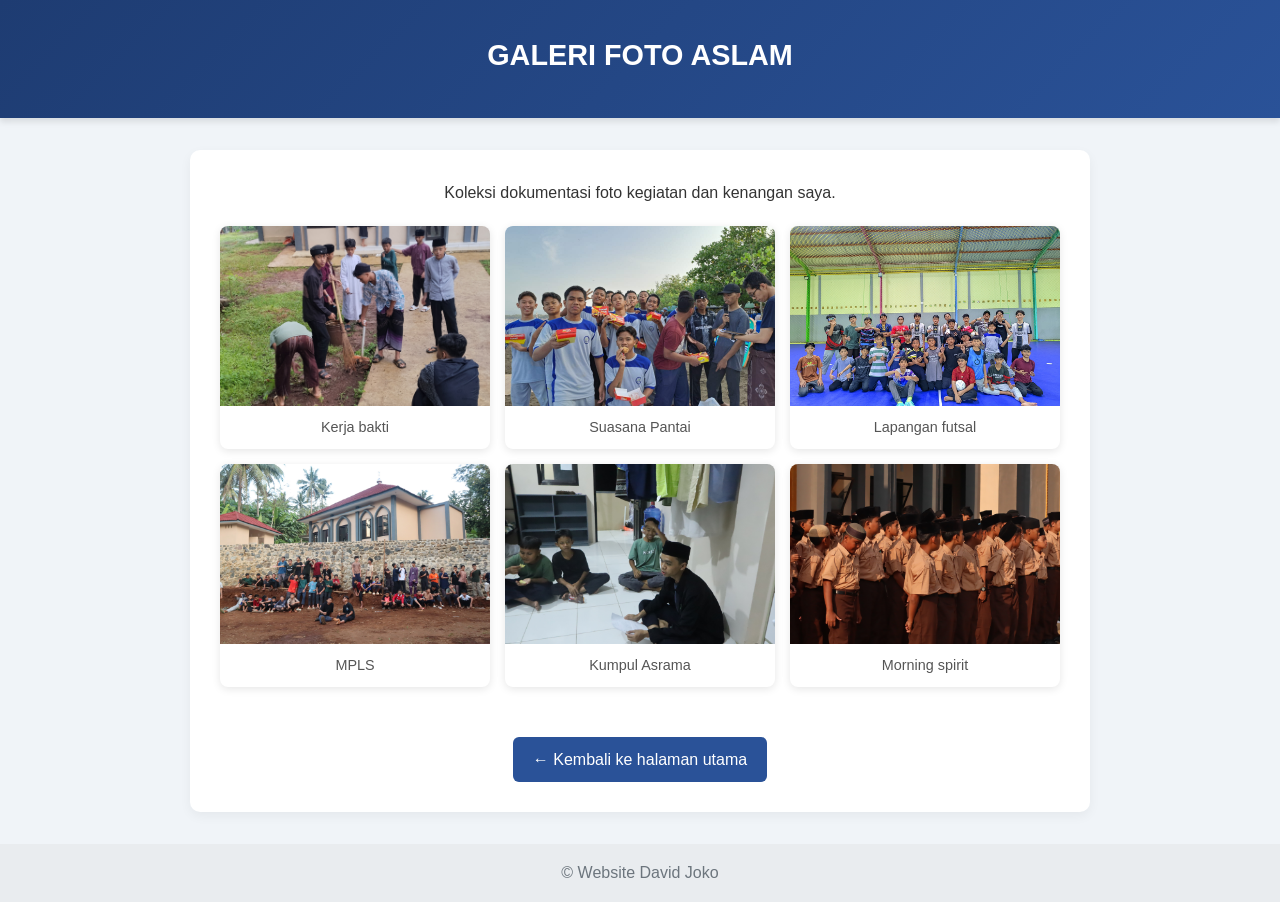
==== foto.html @ 2057c57f "Add files via upload" ====
<!DOCTYPE html>
<html lang="id">
<head>
    <meta charset="UTF-8">
    <meta name="viewport" content="width=device-width, initial-scale=1.0">
    <title>Foto-foto David Joko</title>
    <link rel="stylesheet" href="style.css">
    <style>
        /* CSS tambahan khusus galeri foto */
        .gallery-grid {
            display: grid;
            grid-template-columns: repeat(auto-fit, minmax(200px, 1fr));
            gap: 15px;
            margin-top: 20px;
        }

        .gallery-item {
            overflow: hidden;
            border-radius: 8px;
            box-shadow: 0 2px 8px rgba(0,0,0,0.1);
            background: #fff;
            transition: transform 0.3s ease;
        }

        .gallery-item:hover {
            transform: translateY(-5px);
        }

        .gallery-item img {
            width: 100%;
            height: 180px;
            object-fit: cover;
            display: block;
            cursor: pointer;
        }

        .gallery-caption {
            padding: 10px;
            font-size: 0.9rem;
            text-align: center;
            color: #555;
        }

        /* Modal Lightbox untuk memperbesar foto */
        .lightbox {
            display: none;
            position: fixed;
            top: 0;
            left: 0;
            width: 100%;
            height: 100%;
            background: rgba(0, 0, 0, 0.8);
            justify-content: center;
            align-items: center;
            z-index: 1000;
        }

        .lightbox img {
            max-width: 90%;
            max-height: 80%;
            border-radius: 8px;
        }
    </style>
</head>
<body>

    <header>
        <h1>GALERI FOTO ASLAM</h1>
    </header>

    <div class="container" style="justify-content: center;">
        <main style="max-width: 900px;">
            <p style="text-align: center;">Koleksi dokumentasi foto kegiatan dan kenangan saya.</p>

            <div class="gallery-grid">
                <div class="gallery-item">
                    <img src="aslam (9).jpg" alt="Foto Diri" onclick="openLightbox(this.src)" onerror="this.src='https://via.placeholder.com/300x200?text=Foto+1'">
                    <div class="gallery-caption">Kerja bakti</div>
                </div>
                <div class="gallery-item">
                    <img src="aslam (10).jpg" alt="Liburan Pantai" onclick="openLightbox(this.src)" onerror="this.src='https://via.placeholder.com/300x200?text=Foto+2'">
                    <div class="gallery-caption">Suasana Pantai</div>
                </div>
                <div class="gallery-item">
                    <img src="aslam.jpg" alt="Kegiatan Bersama" onclick="openLightbox(this.src)" onerror="this.src='https://via.placeholder.com/300x200?text=Foto+3'">
                    <div class="gallery-caption">Lapangan futsal </div>
                </div>
                <div class="gallery-item">
                    <img src="aslam (5).JPG" alt="Kegiatan Bersama" onclick="openLightbox(this.src)" onerror="this.src='https://via.placeholder.com/300x200?text=Foto+3'">
                    <div class="gallery-caption">MPLS</div>
                </div>
                <div class="gallery-item">
                    <img src="aslam (8).JPG" alt="Kegiatan Bersama" onclick="openLightbox(this.src)" onerror="this.src='https://via.placeholder.com/300x200?text=Foto+3'">
                    <div class="gallery-caption">Kumpul Asrama</div>
                </div>
                <div class="gallery-item">
                    <img src="aslam (7).JPG" alt="Kegiatan Bersama" onclick="openLightbox(this.src)" onerror="this.src='https://via.placeholder.com/300x200?text=Foto+3'">
                    <div class="gallery-caption">Morning spirit</div>
                </div>
            </div>

            <div style="text-align: center; margin-top: 30px;">
                <a href="index.html" class="btn-back">&larr; Kembali ke halaman utama</a>
            </div>
        </main>
    </div>

    <!-- Modal Lightbox -->
    <div id="lightbox" class="lightbox" onclick="closeLightbox()">
        <img id="lightbox-img" src="" alt="Enlarged Foto">
    </div>

    <footer>
        <p>&copy; Website David Joko</p>
    </footer>

    <script src="script.js"></script>
    <script>
        function openLightbox(src) {
            const lightbox = document.getElementById('lightbox');
            const lightboxImg = document.getElementById('lightbox-img');
            lightboxImg.src = src;
            lightbox.style.display = 'flex';
        }

        function closeLightbox() {
            document.getElementById('lightbox').style.display = 'none';
        }
    </script>
</body>
</html>
---- style.css ----
/* Reset Basic */
* {
    box-sizing: border-box;
    margin: 0;
    padding: 0;
}

body {
    font-family: 'Segoe UI', Tahoma, Geneva, Verdana, sans-serif;
    background-color: #f0f4f8;
    color: #333;
    line-height: 1.6;
    display: flex;
    flex-direction: column;
    min-height: 100vh;
}

/* Header */
header {
    background: linear-gradient(135deg, #1e3c72, #2a5298);
    color: white;
    text-align: center;
    padding: 2rem 1rem;
    box-shadow: 0 4px 6px rgba(0,0,0,0.1);
}

header h1 {
    font-size: 1.8rem;
    margin-bottom: 0.5rem;
}

/* Layout Container */
.container {
    display: flex;
    flex-wrap: wrap;
    max-width: 1100px;
    margin: 2rem auto;
    width: 90%;
    gap: 20px;
    flex: 1;
}

/* Sidebar Navigation & Profile */
aside {
    flex: 1;
    min-width: 250px;
    background: white;
    padding: 20px;
    border-radius: 10px;
    box-shadow: 0 4px 12px rgba(0,0,0,0.05);
    height: fit-content;
}

.profile-card {
    text-align: center;
    margin-bottom: 20px;
}

.profile-img {
    width: 120px;
    height: 120px;
    border-radius: 50%;
    object-fit: cover;
    border: 3px solid #2a5298;
    margin-bottom: 10px;
}

nav ul {
    list-style: none;
}

nav ul li {
    margin-bottom: 10px;
}

nav ul li a {
    display: block;
    padding: 10px 15px;
    background: #f8f9fa;
    color: #2a5298;
    text-decoration: none;
    border-radius: 6px;
    font-weight: 600;
    transition: all 0.3s ease;
}

nav ul li a:hover, nav ul li a.active {
    background: #2a5298;
    color: white;
    transform: translateX(5px);
}

/* Main Content Area */
main {
    flex: 3;
    min-width: 300px;
    background: white;
    padding: 30px;
    border-radius: 10px;
    box-shadow: 0 4px 12px rgba(0,0,0,0.05);
}

/* Page Components */
.poem-box {
    background: #f9fbfd;
    border-left: 4px solid #2a5298;
    padding: 20px;
    margin-top: 20px;
    border-radius: 0 8px 8px 0;
    font-style: italic;
}

/* Profile Table */
.profile-table {
    width: 100%;
    border-collapse: collapse;
    margin-top: 20px;
}

.profile-table td {
    padding: 12px;
    border-bottom: 1px solid #eee;
}

.profile-table td:first-child {
    font-weight: bold;
    width: 35%;
    color: #555;
}

/* Activity Cards */
.activity-card {
    display: flex;
    flex-wrap: wrap;
    gap: 20px;
    background: #f8f9fa;
    border-radius: 8px;
    overflow: hidden;
    margin-top: 20px;
    border: 1px solid #e9ecef;
}

.activity-card img {
    width: 250px;
    height: 180px;
    object-fit: cover;
}

.activity-info {
    padding: 15px;
    flex: 1;
}

/* Button & Links */
.btn-back {
    display: inline-block;
    margin-top: 20px;
    padding: 10px 20px;
    background: #2a5298;
    color: white;
    text-decoration: none;
    border-radius: 6px;
    transition: background 0.3s;
}

.btn-back:hover {
    background: #1e3c72;
}

footer {
    text-align: center;
    padding: 1rem;
    background: #e9ecef;
    color: #6c757d;
    margin-top: auto;
}
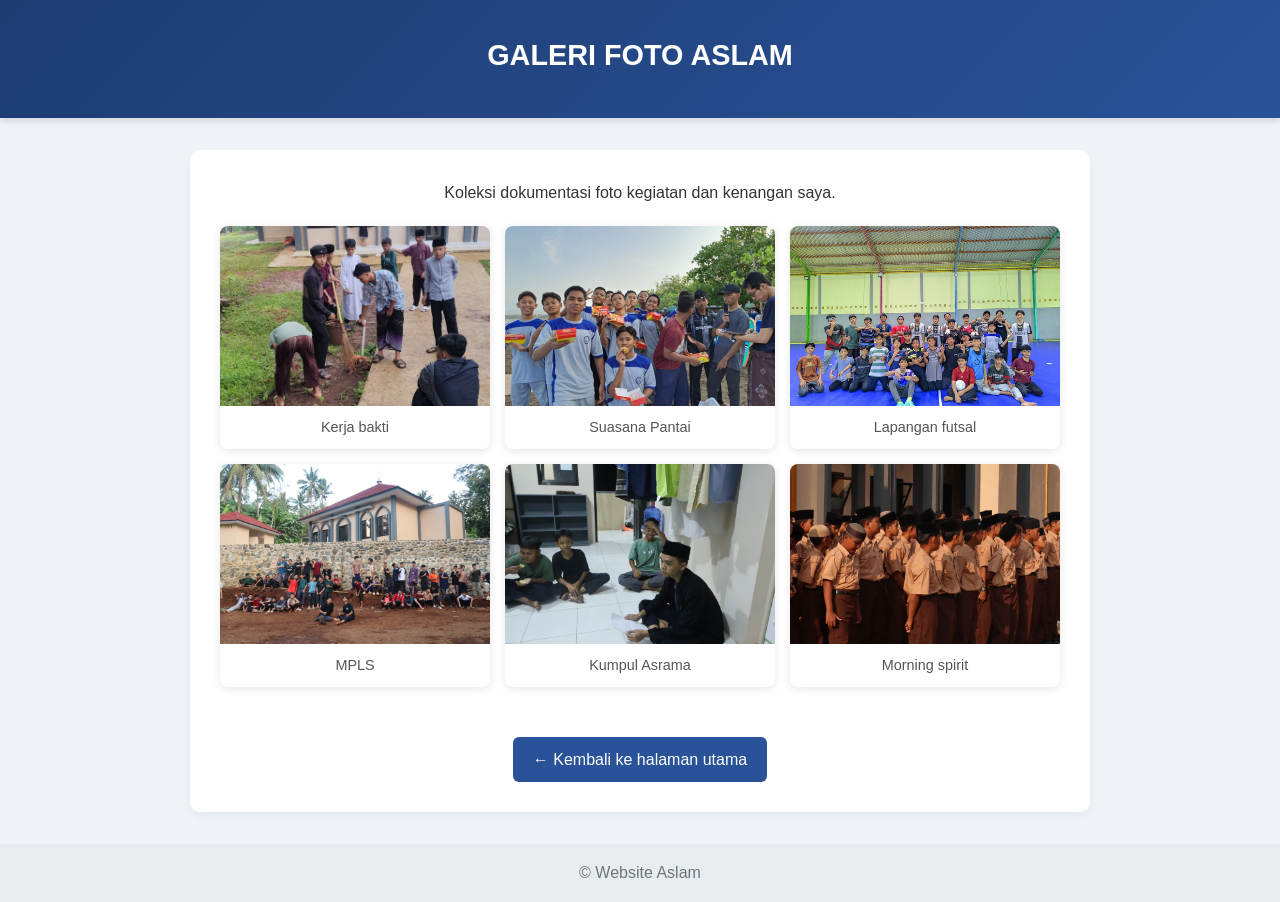
==== commit d091900f: "Add files via upload" ====
--- a/foto.html
+++ b/foto.html
@@ -111,7 +111,7 @@
     </div>
 
     <footer>
-        <p>&copy; Website David Joko</p>
+        <p>&copy; Website Aslam</p>
     </footer>
 
     <script src="script.js"></script>
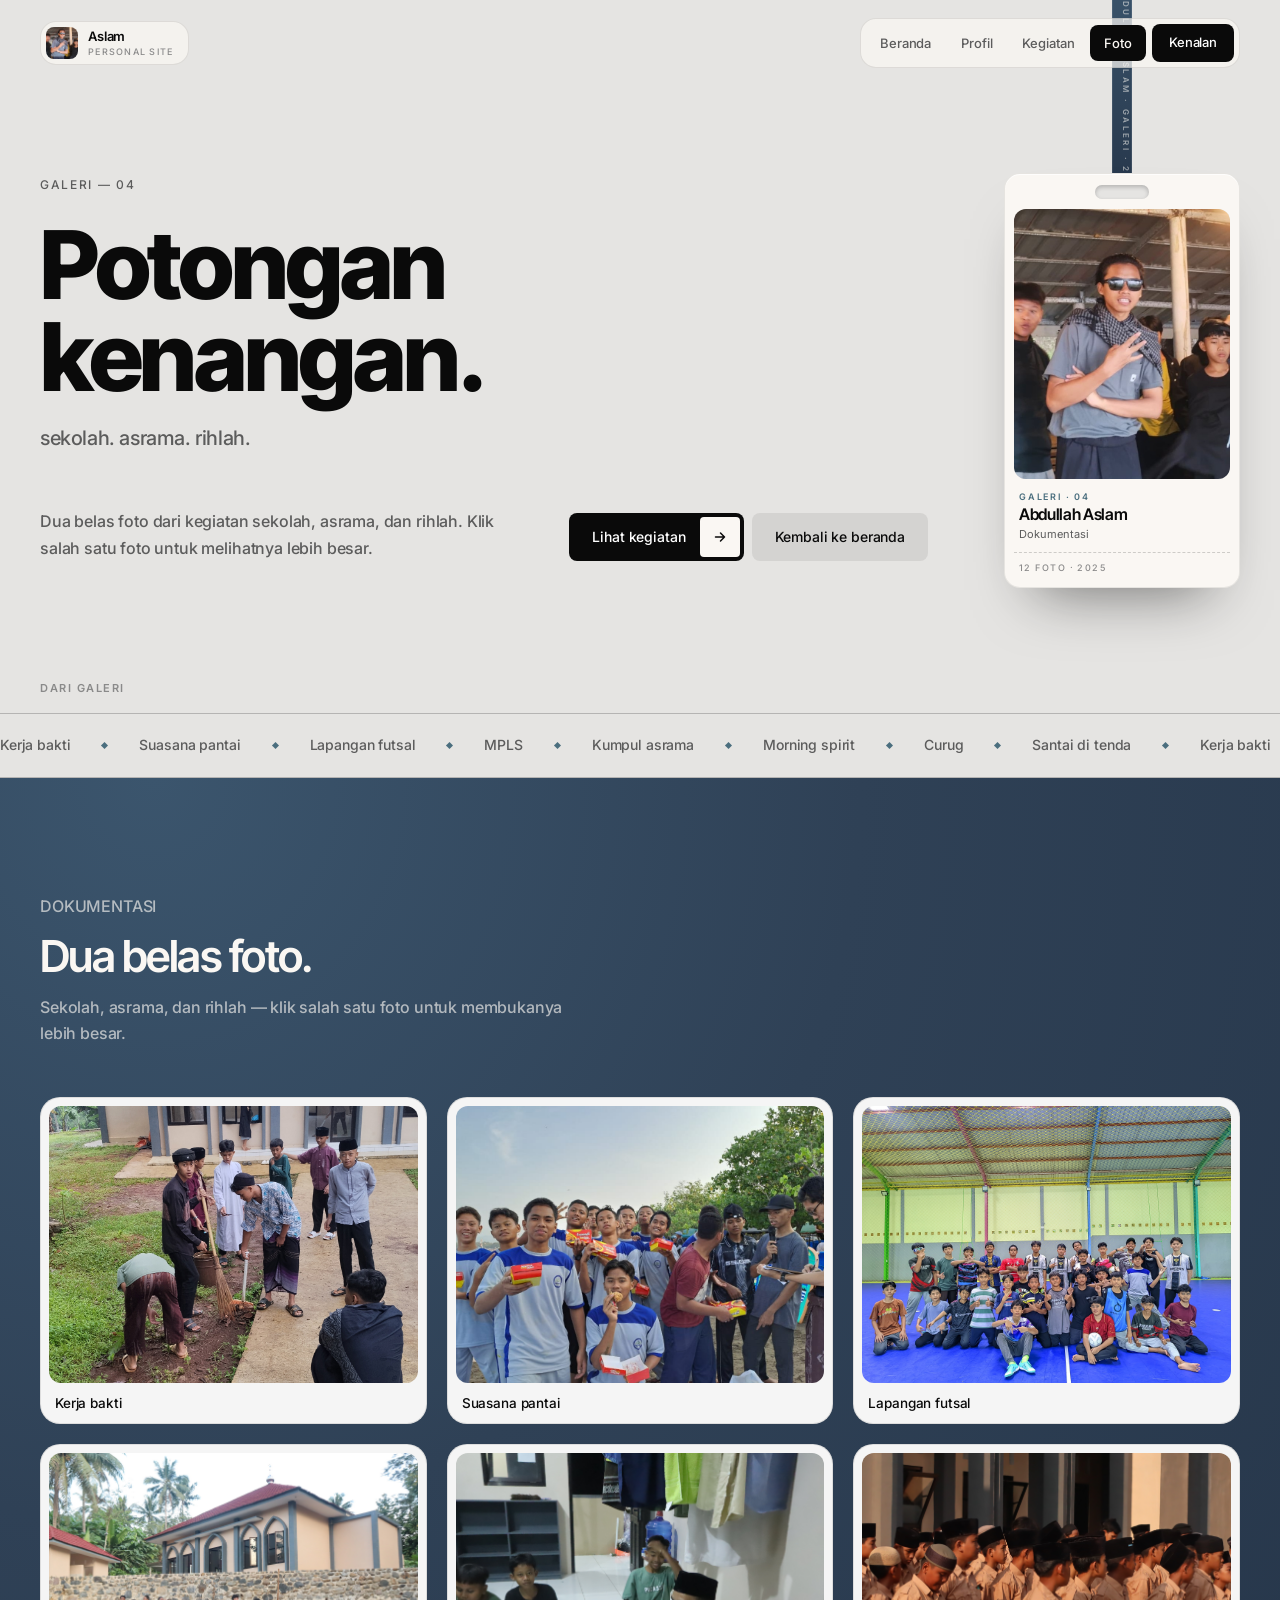
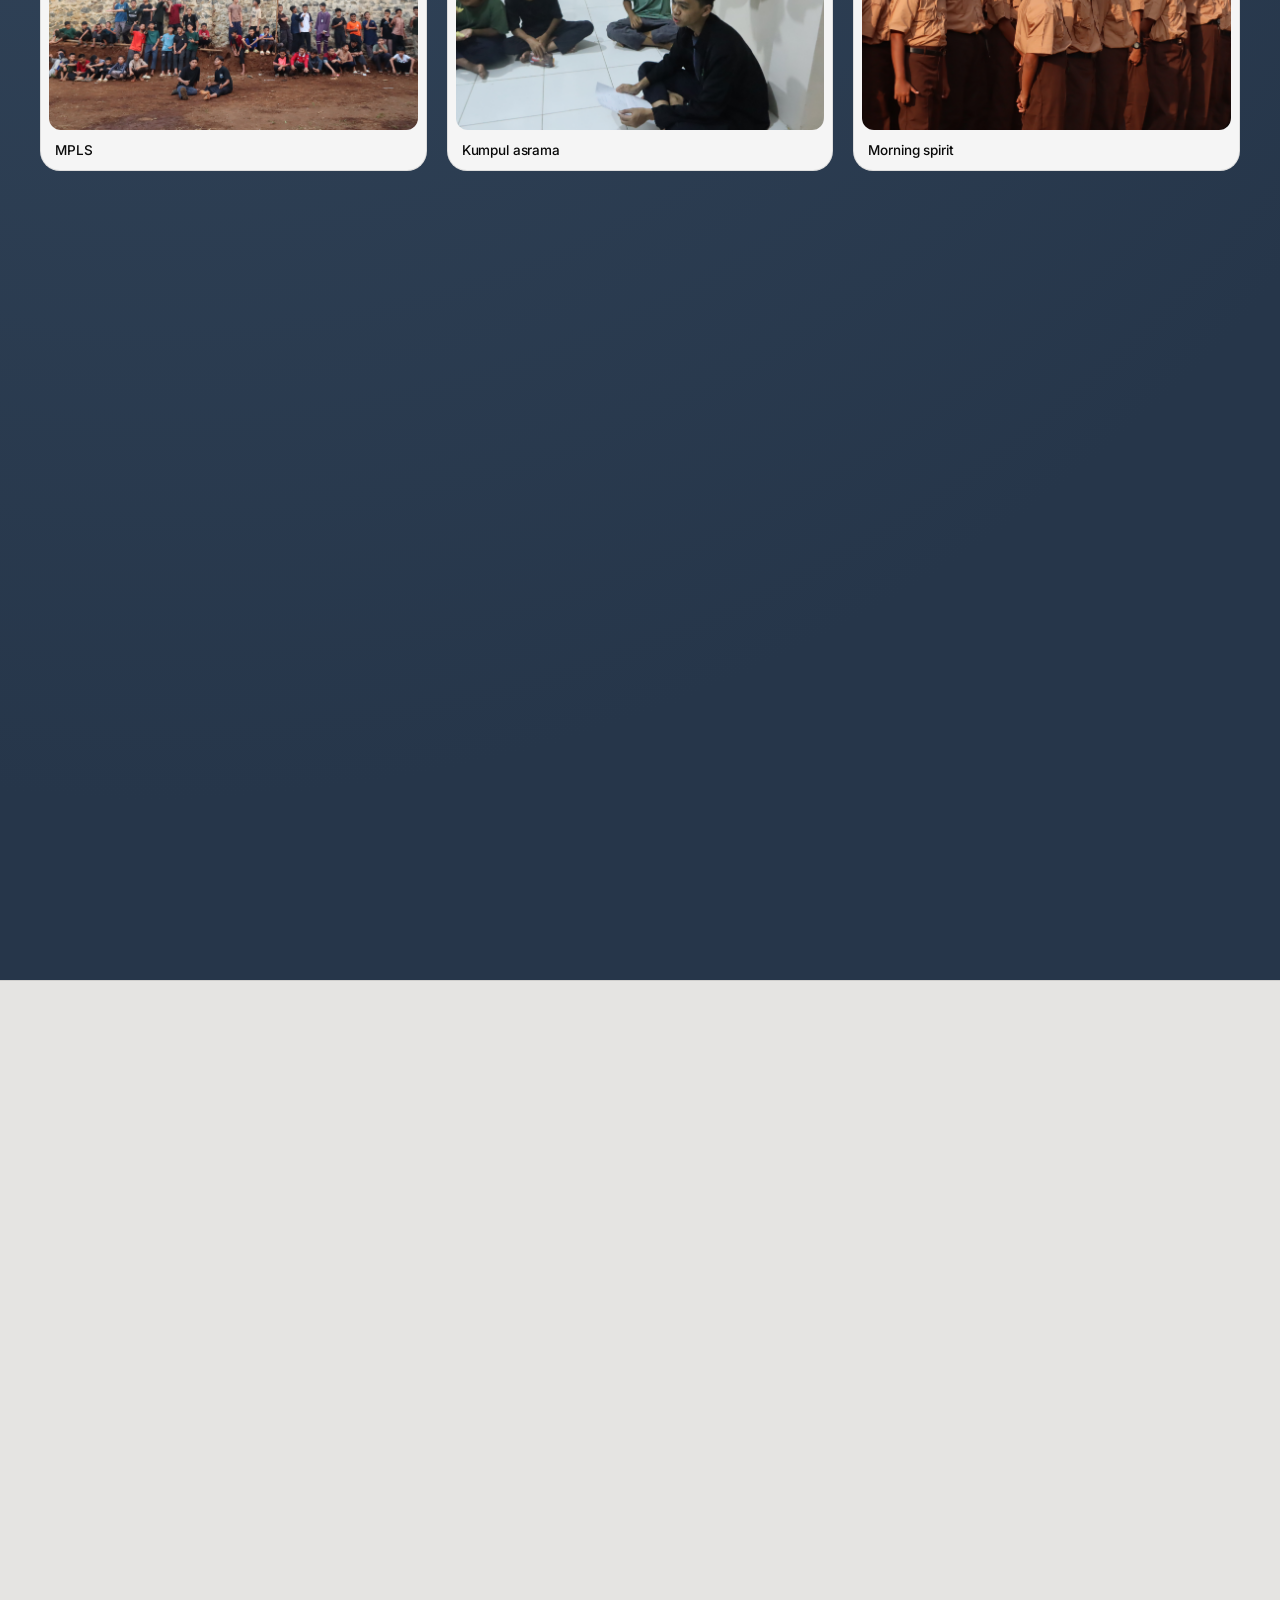
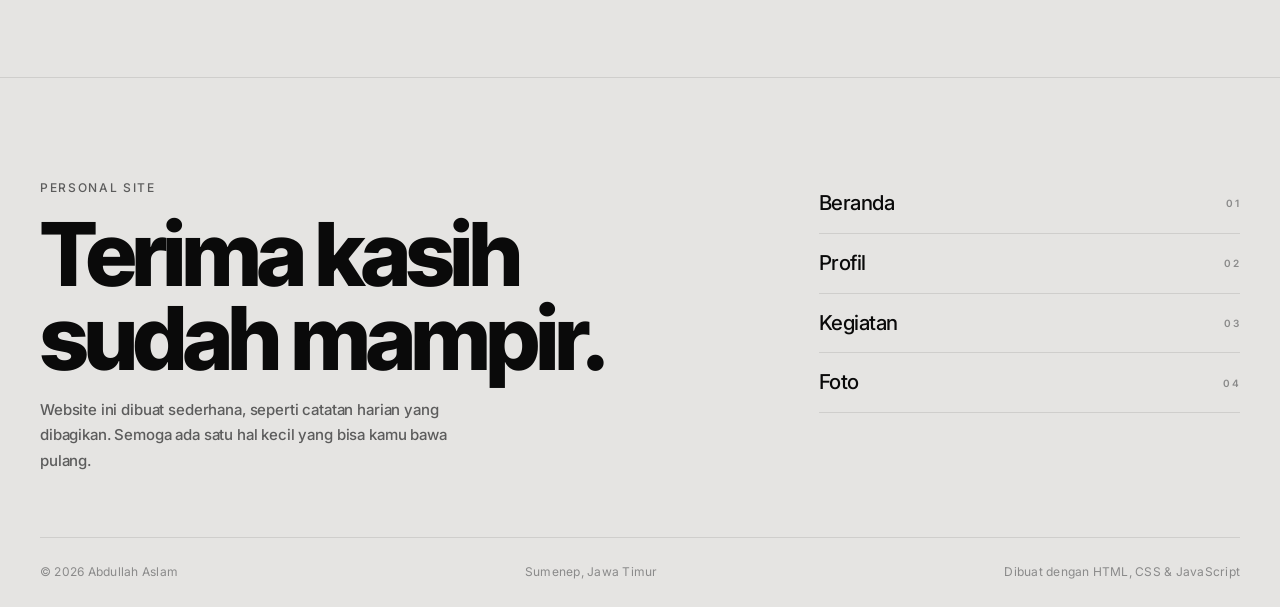
==== commit adf2cf42: "Add files via upload" ====
--- a/foto.html
+++ b/foto.html
@@ -3,129 +3,299 @@
 <head>
     <meta charset="UTF-8">
     <meta name="viewport" content="width=device-width, initial-scale=1.0">
-    <title>Foto-foto David Joko</title>
+    <title>Galeri Foto — Abdullah Aslam</title>
+    <meta name="description" content="Galeri foto Abdullah Aslam: dokumentasi kegiatan sekolah, asrama, dan rihlah di Pondok Pesantren Taisirur Rahman.">
+    <link rel="icon" href="data:image/svg+xml,%3Csvg xmlns='http://www.w3.org/2000/svg' viewBox='0 0 64 64'%3E%3Crect width='64' height='64' rx='16' fill='%230d0d0d'/%3E%3Ctext x='32' y='44' font-family='Arial, sans-serif' font-size='34' font-weight='700' fill='%23ffffff' text-anchor='middle'%3EA%3C/text%3E%3C/svg%3E">
+    <link rel="preconnect" href="https://fonts.googleapis.com">
+    <link rel="preconnect" href="https://fonts.gstatic.com" crossorigin>
+    <link href="https://fonts.googleapis.com/css2?family=Inter+Tight:wght@400..800&family=Inter:wght@300..700&display=swap" rel="stylesheet">
     <link rel="stylesheet" href="style.css">
-    <style>
-        /* CSS tambahan khusus galeri foto */
-        .gallery-grid {
-            display: grid;
-            grid-template-columns: repeat(auto-fit, minmax(200px, 1fr));
-            gap: 15px;
-            margin-top: 20px;
-        }
-
-        .gallery-item {
-            overflow: hidden;
-            border-radius: 8px;
-            box-shadow: 0 2px 8px rgba(0,0,0,0.1);
-            background: #fff;
-            transition: transform 0.3s ease;
-        }
-
-        .gallery-item:hover {
-            transform: translateY(-5px);
-        }
-
-        .gallery-item img {
-            width: 100%;
-            height: 180px;
-            object-fit: cover;
-            display: block;
-            cursor: pointer;
-        }
-
-        .gallery-caption {
-            padding: 10px;
-            font-size: 0.9rem;
-            text-align: center;
-            color: #555;
-        }
-
-        /* Modal Lightbox untuk memperbesar foto */
-        .lightbox {
-            display: none;
-            position: fixed;
-            top: 0;
-            left: 0;
-            width: 100%;
-            height: 100%;
-            background: rgba(0, 0, 0, 0.8);
-            justify-content: center;
-            align-items: center;
-            z-index: 1000;
-        }
-
-        .lightbox img {
-            max-width: 90%;
-            max-height: 80%;
-            border-radius: 8px;
-        }
-    </style>
 </head>
 <body>
 
-    <header>
-        <h1>GALERI FOTO ASLAM</h1>
+    <a class="skip-link" href="#main">Lompat ke konten</a>
+
+    <header class="site-header">
+        <nav class="nav" aria-label="Navigasi utama">
+            <a class="nav-brand" href="index.html">
+                <span class="brand-avatar">
+                    <img src="IMG (241)1.jpeg" alt="Foto Abdullah Aslam" onerror="this.src='https://via.placeholder.com/72'">
+                </span>
+                <span class="brand-text">Aslam<small>Personal site</small></span>
+            </a>
+            <div class="nav-pill">
+                <ul class="nav-links">
+                    <li><a href="index.html">Beranda</a></li>
+                    <li><a href="profile.html">Profil</a></li>
+                    <li><a href="kegiatan.html">Kegiatan</a></li>
+                    <li><a href="foto.html">Foto</a></li>
+                </ul>
+                <a class="btn btn-dark btn-sm nav-cta" href="profile.html">Kenalan</a>
+            </div>
+            <button class="nav-toggle" type="button" aria-label="Buka menu" aria-expanded="false" aria-controls="mobile-nav">
+                <span></span><span></span><span></span>
+            </button>
+        </nav>
     </header>
 
-    <div class="container" style="justify-content: center;">
-        <main style="max-width: 900px;">
-            <p style="text-align: center;">Koleksi dokumentasi foto kegiatan dan kenangan saya.</p>
-
-            <div class="gallery-grid">
-                <div class="gallery-item">
-                    <img src="aslam (9).jpg" alt="Foto Diri" onclick="openLightbox(this.src)" onerror="this.src='https://via.placeholder.com/300x200?text=Foto+1'">
-                    <div class="gallery-caption">Kerja bakti</div>
-                </div>
-                <div class="gallery-item">
-                    <img src="aslam (10).jpg" alt="Liburan Pantai" onclick="openLightbox(this.src)" onerror="this.src='https://via.placeholder.com/300x200?text=Foto+2'">
-                    <div class="gallery-caption">Suasana Pantai</div>
-                </div>
-                <div class="gallery-item">
-                    <img src="aslam.jpg" alt="Kegiatan Bersama" onclick="openLightbox(this.src)" onerror="this.src='https://via.placeholder.com/300x200?text=Foto+3'">
-                    <div class="gallery-caption">Lapangan futsal </div>
-                </div>
-                <div class="gallery-item">
-                    <img src="aslam (5).JPG" alt="Kegiatan Bersama" onclick="openLightbox(this.src)" onerror="this.src='https://via.placeholder.com/300x200?text=Foto+3'">
-                    <div class="gallery-caption">MPLS</div>
-                </div>
-                <div class="gallery-item">
-                    <img src="aslam (8).JPG" alt="Kegiatan Bersama" onclick="openLightbox(this.src)" onerror="this.src='https://via.placeholder.com/300x200?text=Foto+3'">
-                    <div class="gallery-caption">Kumpul Asrama</div>
-                </div>
-                <div class="gallery-item">
-                    <img src="aslam (7).JPG" alt="Kegiatan Bersama" onclick="openLightbox(this.src)" onerror="this.src='https://via.placeholder.com/300x200?text=Foto+3'">
-                    <div class="gallery-caption">Morning spirit</div>
-                </div>
-            </div>
-
-            <div style="text-align: center; margin-top: 30px;">
-                <a href="index.html" class="btn-back">&larr; Kembali ke halaman utama</a>
-            </div>
-        </main>
+    <div class="mobile-nav" id="mobile-nav" aria-hidden="true">
+        <ul class="mobile-nav-links">
+            <li><a href="index.html">Beranda <span class="idx">01</span></a></li>
+            <li><a href="profile.html">Profil <span class="idx">02</span></a></li>
+            <li><a href="kegiatan.html">Kegiatan <span class="idx">03</span></a></li>
+            <li><a href="foto.html">Foto <span class="idx">04</span></a></li>
+        </ul>
+        <div class="mobile-nav-foot">
+            <span>Sumenep, Jawa Timur</span>
+            <a class="btn btn-dark" href="kegiatan.html">
+                Lihat kegiatan
+                <svg width="16" height="16" viewBox="0 0 16 16" fill="none" aria-hidden="true"><path d="M4.5 11.5 11.5 4.5M5.5 4.5h6v6" stroke="currentColor" stroke-width="1.5" stroke-linecap="round" stroke-linejoin="round"/></svg>
+            </a>
+        </div>
     </div>
 
-    <!-- Modal Lightbox -->
-    <div id="lightbox" class="lightbox" onclick="closeLightbox()">
-        <img id="lightbox-img" src="" alt="Enlarged Foto">
+    <main id="main">
+
+        <section class="hero">
+            <div class="container hero-inner">
+                <div class="hero-main">
+                    <p class="eyebrow">Galeri — 04</p>
+                    <h1 class="hero-title">
+                        <span class="line">Potongan</span>
+                        <span class="line">kenangan.</span>
+                        <span class="line hero-roles">sekolah. asrama. rihlah.</span>
+                    </h1>
+
+                    <div class="hero-bottom">
+                        <p class="hero-copy">
+                            Dua belas foto dari kegiatan sekolah, asrama, dan rihlah. Klik salah satu
+                            foto untuk melihatnya lebih besar.
+                        </p>
+                        <div class="hero-actions">
+                            <a class="btn btn-dark" href="kegiatan.html">
+                                Lihat kegiatan
+                                <svg width="16" height="16" viewBox="0 0 16 16" fill="none" aria-hidden="true"><path d="M3.5 8h9M8.5 4l4 4-4 4" stroke="currentColor" stroke-width="1.5" stroke-linecap="round" stroke-linejoin="round"/></svg>
+                            </a>
+                            <a class="btn btn-light" href="index.html">Kembali ke beranda</a>
+                        </div>
+                    </div>
+                </div>
+
+                <div class="badge-scene" aria-hidden="true">
+                    <span class="lanyard">Abdullah Aslam · Galeri · 2026</span>
+                    <div class="badge-card">
+                        <div class="badge-photo">
+                            <img src="IMG (241)1.jpeg" alt="">
+                        </div>
+                        <div class="badge-info">
+                            <span class="badge-tag">Galeri · 04</span>
+                            <strong>Abdullah Aslam</strong>
+                            <span class="badge-role">Dokumentasi</span>
+                        </div>
+                        <span class="badge-code">12 FOTO · 2025</span>
+                    </div>
+                </div>
+            </div>
+
+            <div class="marquee-wrap">
+                <div class="container">
+                    <p class="marquee-label">Dari galeri</p>
+                </div>
+                <div class="marquee" aria-hidden="true">
+                    <div class="marquee-track">
+                        <div class="marquee-group">
+                            <span class="marquee-item">Kerja bakti</span><span class="dot"></span>
+                            <span class="marquee-item">Suasana pantai</span><span class="dot"></span>
+                            <span class="marquee-item">Lapangan futsal</span><span class="dot"></span>
+                            <span class="marquee-item">MPLS</span><span class="dot"></span>
+                            <span class="marquee-item">Kumpul asrama</span><span class="dot"></span>
+                            <span class="marquee-item">Morning spirit</span><span class="dot"></span>
+                            <span class="marquee-item">Curug</span><span class="dot"></span>
+                            <span class="marquee-item">Santai di tenda</span><span class="dot"></span>
+                        </div>
+                        <div class="marquee-group">
+                            <span class="marquee-item">Kerja bakti</span><span class="dot"></span>
+                            <span class="marquee-item">Suasana pantai</span><span class="dot"></span>
+                            <span class="marquee-item">Lapangan futsal</span><span class="dot"></span>
+                            <span class="marquee-item">MPLS</span><span class="dot"></span>
+                            <span class="marquee-item">Kumpul asrama</span><span class="dot"></span>
+                            <span class="marquee-item">Morning spirit</span><span class="dot"></span>
+                            <span class="marquee-item">Curug</span><span class="dot"></span>
+                            <span class="marquee-item">Santai di tenda</span><span class="dot"></span>
+                        </div>
+                    </div>
+                </div>
+            </div>
+        </section>
+
+        <section class="section section--dark">
+            <div class="container">
+                <div class="section-head" data-reveal>
+                    <p class="eyebrow">Dokumentasi</p>
+                    <h2>Dua belas foto.</h2>
+                    <p>Sekolah, asrama, dan rihlah — klik salah satu foto untuk membukanya lebih besar.</p>
+                </div>
+
+                <div class="gallery-grid gallery-grid--photo">
+                    <button class="gallery-item" type="button" data-reveal data-lightbox="aslam (9).jpg" data-caption="Kerja bakti">
+                        <img src="aslam (9).jpg" alt="Kerja bakti bersama" loading="lazy" onerror="this.src='https://via.placeholder.com/700?text=Foto'">
+                        <span class="gallery-cap">Kerja bakti</span>
+                        <span class="gallery-zoom" aria-hidden="true">
+                            <svg width="14" height="14" viewBox="0 0 16 16" fill="none"><path d="M6.5 2h7.5V9.5M14 2 2 14" stroke="currentColor" stroke-width="1.5" stroke-linecap="round" stroke-linejoin="round"/></svg>
+                        </span>
+                    </button>
+
+                    <button class="gallery-item" type="button" data-reveal data-lightbox="aslam (10).jpg" data-caption="Suasana pantai">
+                        <img src="aslam (10).jpg" alt="Suasana pantai" loading="lazy" onerror="this.src='https://via.placeholder.com/700?text=Foto'">
+                        <span class="gallery-cap">Suasana pantai</span>
+                        <span class="gallery-zoom" aria-hidden="true">
+                            <svg width="14" height="14" viewBox="0 0 16 16" fill="none"><path d="M6.5 2h7.5V9.5M14 2 2 14" stroke="currentColor" stroke-width="1.5" stroke-linecap="round" stroke-linejoin="round"/></svg>
+                        </span>
+                    </button>
+
+                    <button class="gallery-item" type="button" data-reveal data-lightbox="aslam.jpg" data-caption="Lapangan futsal">
+                        <img src="aslam.jpg" alt="Lapangan futsal" loading="lazy" onerror="this.src='https://via.placeholder.com/700?text=Foto'">
+                        <span class="gallery-cap">Lapangan futsal</span>
+                        <span class="gallery-zoom" aria-hidden="true">
+                            <svg width="14" height="14" viewBox="0 0 16 16" fill="none"><path d="M6.5 2h7.5V9.5M14 2 2 14" stroke="currentColor" stroke-width="1.5" stroke-linecap="round" stroke-linejoin="round"/></svg>
+                        </span>
+                    </button>
+
+                    <button class="gallery-item" type="button" data-reveal data-lightbox="aslam (5).JPG" data-caption="MPLS">
+                        <img src="aslam (5).JPG" alt="Kegiatan MPLS" loading="lazy" onerror="this.src='https://via.placeholder.com/700?text=Foto'">
+                        <span class="gallery-cap">MPLS</span>
+                        <span class="gallery-zoom" aria-hidden="true">
+                            <svg width="14" height="14" viewBox="0 0 16 16" fill="none"><path d="M6.5 2h7.5V9.5M14 2 2 14" stroke="currentColor" stroke-width="1.5" stroke-linecap="round" stroke-linejoin="round"/></svg>
+                        </span>
+                    </button>
+
+                    <button class="gallery-item" type="button" data-reveal data-lightbox="aslam (8).JPG" data-caption="Kumpul asrama">
+                        <img src="aslam (8).JPG" alt="Kumpul asrama" loading="lazy" onerror="this.src='https://via.placeholder.com/700?text=Foto'">
+                        <span class="gallery-cap">Kumpul asrama</span>
+                        <span class="gallery-zoom" aria-hidden="true">
+                            <svg width="14" height="14" viewBox="0 0 16 16" fill="none"><path d="M6.5 2h7.5V9.5M14 2 2 14" stroke="currentColor" stroke-width="1.5" stroke-linecap="round" stroke-linejoin="round"/></svg>
+                        </span>
+                    </button>
+
+                    <button class="gallery-item" type="button" data-reveal data-lightbox="aslam (7).JPG" data-caption="Morning spirit">
+                        <img src="aslam (7).JPG" alt="Morning spirit" loading="lazy" onerror="this.src='https://via.placeholder.com/700?text=Foto'">
+                        <span class="gallery-cap">Morning spirit</span>
+                        <span class="gallery-zoom" aria-hidden="true">
+                            <svg width="14" height="14" viewBox="0 0 16 16" fill="none"><path d="M6.5 2h7.5V9.5M14 2 2 14" stroke="currentColor" stroke-width="1.5" stroke-linecap="round" stroke-linejoin="round"/></svg>
+                        </span>
+                    </button>
+
+                    <button class="gallery-item" type="button" data-reveal data-lightbox="IMG (1).jpeg" data-caption="Keberangkatan rihlah">
+                        <img src="IMG (1).jpeg" alt="Keberangkatan rihlah" loading="lazy" onerror="this.src='https://via.placeholder.com/700?text=Foto'">
+                        <span class="gallery-cap">Keberangkatan rihlah</span>
+                        <span class="gallery-zoom" aria-hidden="true">
+                            <svg width="14" height="14" viewBox="0 0 16 16" fill="none"><path d="M6.5 2h7.5V9.5M14 2 2 14" stroke="currentColor" stroke-width="1.5" stroke-linecap="round" stroke-linejoin="round"/></svg>
+                        </span>
+                    </button>
+
+                    <button class="gallery-item" type="button" data-reveal data-lightbox="IMG (104).jpeg" data-caption="Memasak mi">
+                        <img src="IMG (104).jpeg" alt="Memasak mi bersama" loading="lazy" onerror="this.src='https://via.placeholder.com/700?text=Foto'">
+                        <span class="gallery-cap">Memasak mi</span>
+                        <span class="gallery-zoom" aria-hidden="true">
+                            <svg width="14" height="14" viewBox="0 0 16 16" fill="none"><path d="M6.5 2h7.5V9.5M14 2 2 14" stroke="currentColor" stroke-width="1.5" stroke-linecap="round" stroke-linejoin="round"/></svg>
+                        </span>
+                    </button>
+
+                    <button class="gallery-item" type="button" data-reveal data-lightbox="IMG (193).jpeg" data-caption="Perjalanan ke Curug">
+                        <img src="IMG (193).jpeg" alt="Perjalanan ke Curug" loading="lazy" onerror="this.src='https://via.placeholder.com/700?text=Foto'">
+                        <span class="gallery-cap">Perjalanan ke Curug</span>
+                        <span class="gallery-zoom" aria-hidden="true">
+                            <svg width="14" height="14" viewBox="0 0 16 16" fill="none"><path d="M6.5 2h7.5V9.5M14 2 2 14" stroke="currentColor" stroke-width="1.5" stroke-linecap="round" stroke-linejoin="round"/></svg>
+                        </span>
+                    </button>
+
+                    <button class="gallery-item" type="button" data-reveal data-lightbox="IMG (242).jpeg" data-caption="Penutupan rihlah">
+                        <img src="IMG (242).jpeg" alt="Penutupan rihlah" loading="lazy" onerror="this.src='https://via.placeholder.com/700?text=Foto'">
+                        <span class="gallery-cap">Penutupan rihlah</span>
+                        <span class="gallery-zoom" aria-hidden="true">
+                            <svg width="14" height="14" viewBox="0 0 16 16" fill="none"><path d="M6.5 2h7.5V9.5M14 2 2 14" stroke="currentColor" stroke-width="1.5" stroke-linecap="round" stroke-linejoin="round"/></svg>
+                        </span>
+                    </button>
+
+                    <button class="gallery-item" type="button" data-reveal data-lightbox="IMG (186).jpeg" data-caption="Santai di tenda">
+                        <img src="IMG (186).jpeg" alt="Santai di tenda" loading="lazy" onerror="this.src='https://via.placeholder.com/700?text=Foto'">
+                        <span class="gallery-cap">Santai di tenda</span>
+                        <span class="gallery-zoom" aria-hidden="true">
+                            <svg width="14" height="14" viewBox="0 0 16 16" fill="none"><path d="M6.5 2h7.5V9.5M14 2 2 14" stroke="currentColor" stroke-width="1.5" stroke-linecap="round" stroke-linejoin="round"/></svg>
+                        </span>
+                    </button>
+
+                    <button class="gallery-item" type="button" data-reveal data-lightbox="IMG (195).jpeg" data-caption="Di Curug">
+                        <img src="IMG (195).jpeg" alt="Di Curug" loading="lazy" onerror="this.src='https://via.placeholder.com/700?text=Foto'">
+                        <span class="gallery-cap">Di Curug</span>
+                        <span class="gallery-zoom" aria-hidden="true">
+                            <svg width="14" height="14" viewBox="0 0 16 16" fill="none"><path d="M6.5 2h7.5V9.5M14 2 2 14" stroke="currentColor" stroke-width="1.5" stroke-linecap="round" stroke-linejoin="round"/></svg>
+                        </span>
+                    </button>
+                </div>
+            </div>
+        </section>
+
+        <section class="section section-line">
+            <div class="container">
+                <div class="cta-card" data-reveal>
+                    <p class="eyebrow">Terima kasih sudah melihat</p>
+                    <h2>Setiap foto punya cerita.</h2>
+                    <p>
+                        Kalau ingin tahu cerita di balik foto-foto ini, halaman kegiatan
+                        merangkumnya dengan lebih lengkap.
+                    </p>
+                    <div class="cta-actions">
+                        <a class="btn btn-dark" href="kegiatan.html">
+                            Baca kegiatan
+                            <svg width="16" height="16" viewBox="0 0 16 16" fill="none" aria-hidden="true"><path d="M3.5 8h9M8.5 4l4 4-4 4" stroke="currentColor" stroke-width="1.5" stroke-linecap="round" stroke-linejoin="round"/></svg>
+                        </a>
+                        <a class="btn btn-light" href="index.html">Kembali ke beranda</a>
+                    </div>
+                </div>
+            </div>
+        </section>
+
+    </main>
+
+    <div class="lightbox" id="lightbox" role="dialog" aria-modal="true" aria-label="Pratinjau foto" aria-hidden="true">
+        <div class="lightbox-top">
+            <span id="lightbox-caption"></span>
+            <button class="lightbox-close" type="button" aria-label="Tutup pratinjau">
+                <svg width="18" height="18" viewBox="0 0 20 20" fill="none" aria-hidden="true"><path d="M5 5l10 10M15 5 5 15" stroke="currentColor" stroke-width="1.5" stroke-linecap="round"/></svg>
+            </button>
+        </div>
+        <div class="lightbox-stage">
+            <img id="lightbox-img" src="" alt="">
+        </div>
     </div>
 
-    <footer>
-        <p>&copy; Website Aslam</p>
+    <footer class="site-footer">
+        <div class="container">
+            <div class="footer-top">
+                <div>
+                    <p class="eyebrow">Personal site</p>
+                    <h2 class="footer-title">Terima kasih sudah mampir.</h2>
+                    <p class="footer-copy">
+                        Website ini dibuat sederhana, seperti catatan harian yang dibagikan.
+                        Semoga ada satu hal kecil yang bisa kamu bawa pulang.
+                    </p>
+                </div>
+                <nav class="footer-nav" aria-label="Navigasi footer">
+                    <a href="index.html">Beranda <span>01</span></a>
+                    <a href="profile.html">Profil <span>02</span></a>
+                    <a href="kegiatan.html">Kegiatan <span>03</span></a>
+                    <a href="foto.html">Foto <span>04</span></a>
+                </nav>
+            </div>
+            <div class="footer-bottom">
+                <span>&copy; <span data-year>2026</span> Abdullah Aslam</span>
+                <span>Sumenep, Jawa Timur</span>
+                <span>Dibuat dengan HTML, CSS &amp; JavaScript</span>
+            </div>
+        </div>
     </footer>
 
     <script src="script.js"></script>
-    <script>
-        function openLightbox(src) {
-            const lightbox = document.getElementById('lightbox');
-            const lightboxImg = document.getElementById('lightbox-img');
-            lightboxImg.src = src;
-            lightbox.style.display = 'flex';
-        }
-
-        function closeLightbox() {
-            document.getElementById('lightbox').style.display = 'none';
-        }
-    </script>
 </body>
-</html>+</html>
--- a/style.css
+++ b/style.css
@@ -1,176 +1,1846 @@
-/* Reset Basic */
-* {
+/* ============================================================
+   Abdullah Aslam — Personal site
+   Warm stone + slate "badge" aesthetic
+   ============================================================ */
+
+:root {
+    --bg: #e5e4e2;
+    --bg-tint: #eceae7;
+    --surface: #f5f5f5;
+    --surface-2: #faf7f3;
+    --ink: #0a0a0a;
+    --ink-2: #161819;
+    --muted: #5c5c5c;
+    --muted-2: #8a8a8a;
+    --line: rgba(10, 10, 10, 0.1);
+    --line-strong: rgba(10, 10, 10, 0.22);
+    --dark: #2f4156;
+    --dark-deep: #26364a;
+    --dark-soft: #3b556d;
+    --accent: #4a6e7e;
+    --accent-soft: #c8d9e6;
+    --radius-xs: 6px;
+    --radius-sm: 8px;
+    --radius: 12px;
+    --radius-lg: 16px;
+    --radius-xl: 20px;
+    --pill: 999px;
+    --shadow-soft: 0 16px 40px -28px rgba(10, 10, 10, 0.4);
+    --shadow-card: 0 32px 64px -40px rgba(10, 10, 10, 0.5);
+    --font-display: "Inter Tight", "Inter", -apple-system, BlinkMacSystemFont, "Segoe UI", Roboto, sans-serif;
+    --font: "Inter", -apple-system, BlinkMacSystemFont, "Segoe UI", Roboto, sans-serif;
+    --ease: cubic-bezier(0.22, 0.61, 0.24, 1);
+    --container: 1200px;
+    --gutter: 20px;
+}
+
+/* ---------- Reset & base ---------- */
+
+*,
+*::before,
+*::after {
     box-sizing: border-box;
+}
+
+html {
+    scroll-behavior: smooth;
+    -webkit-text-size-adjust: 100%;
+}
+
+body {
     margin: 0;
+    background:
+        radial-gradient(1100px 520px at 50% -12%, rgba(250, 247, 243, 0.9) 0%, rgba(250, 247, 243, 0) 62%),
+        var(--bg);
+    color: var(--ink);
+    font-family: var(--font);
+    font-size: 16px;
+    font-weight: 400;
+    line-height: 1.6;
+    -webkit-font-smoothing: antialiased;
+    -moz-osx-font-smoothing: grayscale;
+}
+
+body.no-scroll,
+body.nav-open {
+    overflow: hidden;
+}
+
+h1,
+h2,
+h3,
+h4,
+p,
+ul,
+ol,
+dl,
+dd,
+figure,
+blockquote {
+    margin: 0;
+}
+
+ul,
+ol {
+    list-style: none;
     padding: 0;
 }
 
-body {
-    font-family: 'Segoe UI', Tahoma, Geneva, Verdana, sans-serif;
-    background-color: #f0f4f8;
-    color: #333;
+img {
+    display: block;
+    max-width: 100%;
+}
+
+a {
+    color: inherit;
+}
+
+p {
+    font-weight: 500;
+}
+
+button {
+    font: inherit;
+    color: inherit;
+}
+
+svg {
+    display: block;
+}
+
+::selection {
+    background: var(--dark);
+    color: var(--surface-2);
+}
+
+:focus-visible {
+    outline: 2px solid var(--accent);
+    outline-offset: 3px;
+    border-radius: var(--radius-xs);
+}
+
+.container {
+    width: min(var(--container), calc(100% - (var(--gutter) * 2)));
+    margin-inline: auto;
+}
+
+.skip-link {
+    position: absolute;
+    left: -9999px;
+    top: 16px;
+    z-index: 500;
+    padding: 12px 18px;
+    background: var(--ink);
+    color: #fff;
+    border-radius: var(--radius-sm);
+    font-size: 14px;
+    text-decoration: none;
+}
+
+.skip-link:focus {
+    left: 16px;
+}
+
+.eyebrow {
+    display: inline-flex;
+    align-items: center;
+    gap: 8px;
+    font-size: 12px;
+    font-weight: 500;
+    letter-spacing: 0.14em;
+    text-transform: uppercase;
+    color: var(--muted);
+    line-height: 1.4;
+}
+
+/* ---------- Floating navigation ---------- */
+
+.site-header {
+    position: fixed;
+    inset: 18px 0 auto;
+    z-index: 100;
+    padding: 0 var(--gutter);
+    transition: top 0.35s var(--ease);
+    animation: nav-in 0.7s var(--ease) 0.08s both;
+}
+
+.site-header.is-scrolled {
+    top: 10px;
+}
+
+.nav {
+    width: min(var(--container), 100%);
+    margin-inline: auto;
+    display: flex;
+    align-items: center;
+    justify-content: space-between;
+    gap: 12px;
+}
+
+.nav-brand {
+    display: inline-flex;
+    align-items: center;
+    gap: 10px;
+    padding: 5px 15px 5px 5px;
+    background: rgba(250, 247, 243, 0.72);
+    border: 1px solid var(--line);
+    border-radius: var(--radius-lg);
+    backdrop-filter: blur(16px);
+    -webkit-backdrop-filter: blur(16px);
+    text-decoration: none;
+    transition: background 0.25s var(--ease);
+}
+
+.nav-brand:hover {
+    background: var(--surface-2);
+}
+
+.brand-avatar {
+    flex: none;
+    width: 32px;
+    height: 32px;
+    border-radius: var(--radius-sm);
+    overflow: hidden;
+    background: #dcdbd9;
+}
+
+.brand-avatar img {
+    width: 100%;
+    height: 100%;
+    object-fit: cover;
+}
+
+.brand-text {
+    display: flex;
+    flex-direction: column;
+    font-size: 13px;
+    font-weight: 600;
+    line-height: 1.05;
+    letter-spacing: -0.01em;
+}
+
+.brand-text small {
+    margin-top: 3px;
+    font-size: 9px;
+    font-weight: 500;
+    letter-spacing: 0.14em;
+    text-transform: uppercase;
+    color: var(--muted-2);
+}
+
+.nav-pill {
+    display: flex;
+    align-items: center;
+    gap: 4px;
+    padding: 5px;
+    background: rgba(250, 247, 243, 0.72);
+    border: 1px solid var(--line);
+    border-radius: var(--radius-lg);
+    backdrop-filter: blur(16px);
+    -webkit-backdrop-filter: blur(16px);
+}
+
+.nav-links {
+    display: flex;
+    align-items: center;
+    gap: 2px;
+}
+
+.nav-links a {
+    display: inline-flex;
+    padding: 8px 14px;
+    border-radius: var(--radius-sm);
+    font-size: 13px;
+    font-weight: 500;
+    letter-spacing: -0.01em;
+    color: var(--muted);
+    text-decoration: none;
+    transition: color 0.25s var(--ease), background 0.25s var(--ease);
+}
+
+.nav-links a:hover {
+    color: var(--ink);
+    background: rgba(10, 10, 10, 0.05);
+}
+
+.nav-links a.is-active {
+    color: var(--surface-2);
+    background: var(--ink);
+}
+
+.nav-cta {
+    margin-left: 2px;
+    border-radius: var(--radius-sm);
+}
+
+.nav-toggle {
+    display: none;
+    flex-direction: column;
+    align-items: center;
+    justify-content: center;
+    gap: 5px;
+    width: 46px;
+    height: 46px;
+    padding: 0;
+    background: var(--surface-2);
+    border: 1px solid var(--line);
+    border-radius: var(--radius-lg);
+    cursor: pointer;
+}
+
+.nav-toggle span {
+    display: block;
+    width: 18px;
+    height: 2px;
+    background: var(--ink);
+    border-radius: 2px;
+    transition: transform 0.3s var(--ease), opacity 0.2s var(--ease);
+}
+
+body.nav-open .nav-toggle span:nth-child(1) {
+    transform: translateY(7px) rotate(45deg);
+}
+
+body.nav-open .nav-toggle span:nth-child(2) {
+    opacity: 0;
+}
+
+body.nav-open .nav-toggle span:nth-child(3) {
+    transform: translateY(-7px) rotate(-45deg);
+}
+
+/* ---------- Mobile menu ---------- */
+
+.mobile-nav {
+    position: fixed;
+    inset: 0;
+    z-index: 90;
+    display: flex;
+    flex-direction: column;
+    justify-content: space-between;
+    gap: 32px;
+    padding: 126px var(--gutter) 32px;
+    background: var(--bg);
+    opacity: 0;
+    visibility: hidden;
+    transform: translateY(-10px);
+    transition: opacity 0.35s var(--ease), transform 0.35s var(--ease), visibility 0.35s;
+    overflow-y: auto;
+}
+
+body.nav-open .mobile-nav {
+    opacity: 1;
+    visibility: visible;
+    transform: none;
+}
+
+.mobile-nav-links {
+    display: flex;
+    flex-direction: column;
+}
+
+.mobile-nav-links a {
+    display: flex;
+    align-items: center;
+    justify-content: space-between;
+    gap: 16px;
+    padding: 16px 0;
+    border-bottom: 1px solid var(--line-strong);
+    font-family: var(--font-display);
+    font-size: clamp(2rem, 8vw, 2.9rem);
+    font-weight: 700;
+    letter-spacing: -0.04em;
+    line-height: 1.1;
+    text-decoration: none;
+}
+
+.mobile-nav-links .idx {
+    font-family: var(--font);
+    font-size: 11px;
+    font-weight: 600;
+    letter-spacing: 0.16em;
+    color: var(--muted-2);
+}
+
+.mobile-nav-links a.is-active .idx {
+    color: var(--accent);
+}
+
+.mobile-nav-foot {
+    display: flex;
+    flex-direction: column;
+    align-items: flex-start;
+    gap: 18px;
+    font-size: 13px;
+    color: var(--muted-2);
+    letter-spacing: 0.02em;
+}
+
+/* ---------- Buttons ---------- */
+
+.btn {
+    display: inline-flex;
+    align-items: center;
+    justify-content: center;
+    gap: 14px;
+    min-height: 48px;
+    padding: 3px 3px 3px 22px;
+    border: 1px solid transparent;
+    border-radius: var(--radius-sm);
+    backdrop-filter: blur(10px);
+    -webkit-backdrop-filter: blur(10px);
+    font-size: 14px;
+    font-weight: 500;
+    letter-spacing: -0.01em;
+    line-height: 1.2;
+    text-decoration: none;
+    cursor: pointer;
+    transition: background 0.25s var(--ease), color 0.25s var(--ease),
+        transform 0.25s var(--ease), border-color 0.25s var(--ease);
+}
+
+.btn:not(:has(svg)) {
+    padding-right: 22px;
+}
+
+.btn svg {
+    flex: none;
+    width: 40px;
+    height: 40px;
+    padding: 12px;
+    border-radius: 4px;
+    transition: transform 0.25s var(--ease), background 0.25s var(--ease);
+}
+
+.btn-dark svg {
+    background: var(--surface-2);
+    color: var(--ink);
+}
+
+.btn-light svg {
+    background: var(--ink);
+    color: #fff;
+}
+
+.btn:hover {
+    transform: translateY(-2px);
+}
+
+.btn:hover svg {
+    transform: translate(2px, -2px);
+}
+
+.btn-dark {
+    background: var(--ink);
+    color: #fff;
+}
+
+.btn-dark:hover {
+    background: #2a2a2a;
+}
+
+.btn-light {
+    background: #d4d3d1;
+    color: var(--ink);
+}
+
+.btn-light:hover {
+    background: #c9c8c6;
+}
+
+.btn.btn-sm {
+    min-height: 38px;
+    padding: 9px 16px;
+    font-size: 13px;
+}
+
+/* ---------- Hero ---------- */
+
+.hero {
+    padding: clamp(146px, 19vh, 200px) 0 0;
+}
+
+.hero-inner {
+    display: grid;
+    grid-template-columns: minmax(0, 1fr) 248px;
+    align-items: start;
+    gap: clamp(32px, 5vw, 80px);
+}
+
+.hero-main {
+    min-width: 0;
+}
+
+.hero-title {
+    margin-top: 22px;
+    max-width: 15ch;
+    font-family: var(--font-display);
+    font-size: clamp(2.9rem, 7.4vw, 6rem);
+    font-weight: 800;
+    line-height: 0.98;
+    letter-spacing: -0.035em;
+}
+
+.hero-title .line {
+    display: block;
+    animation: line-in 0.9s var(--ease) both;
+}
+
+.hero-title .line:nth-child(1) {
+    animation-delay: 0.04s;
+}
+
+.hero-title .line:nth-child(2) {
+    animation-delay: 0.12s;
+}
+
+.hero-title .line:nth-child(3) {
+    animation-delay: 0.2s;
+}
+
+.hero-roles {
+    margin-top: 20px;
+    max-width: 30ch;
+    font-family: var(--font);
+    font-size: clamp(1rem, 1.6vw, 1.25rem);
+    font-weight: 500;
+    line-height: 1.4;
+    letter-spacing: -0.02em;
+    color: var(--muted);
+}
+
+.hero-bottom {
+    display: grid;
+    grid-template-columns: minmax(0, 1fr) auto;
+    align-items: end;
+    gap: 40px;
+    margin-top: clamp(32px, 5vw, 56px);
+    animation: fade-up 0.9s var(--ease) 0.36s both;
+}
+
+.hero-copy {
+    max-width: 48ch;
+    color: var(--muted);
+    font-size: 16px;
+    line-height: 1.65;
+    letter-spacing: -0.01em;
+}
+
+.hero-actions {
+    display: flex;
+    flex-wrap: wrap;
+    justify-content: flex-end;
+    gap: 8px;
+}
+
+/* ---------- Badge / lanyard ---------- */
+
+.badge-scene {
+    position: relative;
+    justify-self: end;
+    width: 236px;
+    margin-top: 2px;
+    transform-origin: 50% 0;
+    animation: badge-swing 7s cubic-bezier(0.45, 0, 0.55, 1) infinite alternate;
+}
+
+.lanyard {
+    position: absolute;
+    left: 50%;
+    bottom: calc(100% - 24px);
+    width: 20px;
+    height: 224px;
+    transform: translateX(-50%);
+    padding: 12px 0;
+    background: linear-gradient(180deg, var(--dark-soft), var(--dark-deep));
+    border-radius: 3px;
+    box-shadow: inset 0 0 0 1px rgba(255, 255, 255, 0.09);
+    color: rgba(250, 247, 243, 0.55);
+    font-size: 8px;
+    font-weight: 600;
+    letter-spacing: 0.3em;
+    text-transform: uppercase;
+    text-align: center;
+    writing-mode: vertical-rl;
+    overflow: hidden;
+    white-space: nowrap;
+}
+
+.lanyard::after {
+    content: "";
+    position: absolute;
+    left: 50%;
+    bottom: -15px;
+    width: 34px;
+    height: 20px;
+    transform: translateX(-50%);
+    background: linear-gradient(180deg, #dcdbd9, #a9a8a6);
+    border-radius: 4px;
+    box-shadow: 0 2px 4px rgba(10, 10, 10, 0.25);
+}
+
+.badge-card {
+    position: relative;
+    padding: 9px;
+    background: var(--surface-2);
+    border: 1px solid rgba(10, 10, 10, 0.08);
+    border-radius: var(--radius-lg);
+    transform: translate3d(var(--badge-x, 0px), var(--badge-y, 0px), 0) rotate(var(--badge-rotate, 0deg));
+    transform-origin: 50% -18px;
+    will-change: transform;
+    box-shadow:
+        0 34px 60px -32px rgba(10, 10, 10, 0.55),
+        inset 0 1px 0 rgba(255, 255, 255, 0.8);
+}
+
+.badge-card::before {
+    content: "";
+    display: block;
+    width: 54px;
+    height: 14px;
+    margin: 2px auto 10px;
+    border-radius: var(--pill);
+    background: var(--bg);
+    box-shadow: inset 0 2px 4px rgba(10, 10, 10, 0.22);
+}
+
+.badge-photo {
+    aspect-ratio: 4 / 5;
+    border-radius: var(--radius);
+    overflow: hidden;
+    background: #dcdbd9;
+}
+
+.badge-photo img {
+    width: 100%;
+    height: 100%;
+    object-fit: cover;
+    object-position: 50% 24%;
+}
+
+.badge-info {
+    display: flex;
+    flex-direction: column;
+    gap: 1px;
+    padding: 11px 5px 9px;
+}
+
+.badge-tag {
+    font-size: 9px;
+    font-weight: 600;
+    letter-spacing: 0.2em;
+    text-transform: uppercase;
+    color: var(--accent);
+}
+
+.badge-info strong {
+    font-family: var(--font-display);
+    font-size: 16px;
+    font-weight: 600;
+    letter-spacing: -0.02em;
+    line-height: 1.2;
+}
+
+.badge-role {
+    font-size: 11px;
+    color: var(--muted);
+}
+
+.badge-code {
+    display: block;
+    padding: 8px 5px 2px;
+    border-top: 1px dashed rgba(10, 10, 10, 0.18);
+    font-size: 9px;
+    font-weight: 500;
+    letter-spacing: 0.16em;
+    color: var(--muted-2);
+}
+
+/* ---------- Marquee ---------- */
+
+.marquee-wrap {
+    margin-top: clamp(56px, 8vw, 92px);
+}
+
+.marquee-label {
+    margin-bottom: 16px;
+    font-size: 11px;
+    font-weight: 600;
+    letter-spacing: 0.14em;
+    text-transform: uppercase;
+    color: var(--muted-2);
+}
+
+.marquee {
+    padding: 20px 0;
+    border-top: 1px solid var(--line-strong);
+    border-bottom: 1px solid var(--line-strong);
+    overflow: hidden;
+}
+
+.marquee-track {
+    display: flex;
+    width: max-content;
+    animation: marquee 38s linear infinite;
+}
+
+.marquee:hover .marquee-track {
+    animation-play-state: paused;
+}
+
+.marquee-group {
+    display: flex;
+    align-items: center;
+    gap: 32px;
+    padding-right: 32px;
+}
+
+.marquee-item {
+    font-size: 14px;
+    font-weight: 500;
+    letter-spacing: -0.01em;
+    color: var(--muted);
+    white-space: nowrap;
+}
+
+.marquee .dot {
+    flex: none;
+    width: 5px;
+    height: 5px;
+    transform: rotate(45deg);
+    background: var(--accent);
+}
+
+/* ---------- Sections ---------- */
+
+.section {
+    padding: clamp(72px, 9vw, 120px) 0;
+}
+
+.section-line {
+    border-top: 1px solid var(--line);
+}
+
+.section-head {
+    max-width: 760px;
+    margin-bottom: clamp(32px, 4vw, 52px);
+}
+
+.section-head h2 {
+    margin: 14px 0;
+    font-family: var(--font-display);
+    font-size: clamp(2rem, 4vw, 2.75rem);
+    font-weight: 600;
+    line-height: 1.05;
+    letter-spacing: -0.035em;
+}
+
+.section-head p {
+    max-width: 54ch;
+    color: var(--muted);
+    font-size: 16px;
+    line-height: 1.65;
+    letter-spacing: -0.01em;
+}
+
+.section-head-row {
+    display: flex;
+    align-items: flex-end;
+    justify-content: space-between;
+    gap: 32px;
+    margin-bottom: clamp(32px, 4vw, 52px);
+}
+
+.section-head-row .section-head {
+    margin-bottom: 0;
+}
+
+.section-link {
+    display: inline-flex;
+    align-items: center;
+    gap: 8px;
+    padding-bottom: 4px;
+    border-bottom: 1px solid var(--line-strong);
+    font-size: 14px;
+    font-weight: 500;
+    letter-spacing: -0.01em;
+    text-decoration: none;
+    white-space: nowrap;
+    transition: gap 0.25s var(--ease), color 0.25s var(--ease);
+}
+
+.section-link:hover {
+    gap: 12px;
+    color: var(--muted);
+}
+
+.section-link svg {
+    flex: none;
+}
+
+/* ---------- Dark section ---------- */
+
+.section--dark {
+    background:
+        radial-gradient(120% 90% at 12% 0%, var(--dark-soft) 0%, var(--dark) 46%, var(--dark-deep) 100%);
+    color: var(--surface-2);
+}
+
+.section--dark .eyebrow {
+    color: rgba(250, 247, 243, 0.5);
+}
+
+.section--dark .section-head h2,
+.section--dark h2 {
+    color: var(--surface-2);
+}
+
+.section--dark .section-head p,
+.section--dark .section-head-row p {
+    color: rgba(250, 247, 243, 0.64);
+}
+
+.section--dark .section-link {
+    color: var(--surface-2);
+    border-color: rgba(250, 247, 243, 0.28);
+}
+
+.section--dark .section-link:hover {
+    color: rgba(250, 247, 243, 0.7);
+}
+
+/* ---------- Work / activity cards ---------- */
+
+.work-grid {
+    display: grid;
+    grid-template-columns: repeat(2, minmax(0, 1fr));
+    gap: 20px;
+}
+
+.work-card {
+    display: flex;
+    flex-direction: column;
+    padding: 8px;
+    background: var(--surface);
+    border: 1px solid var(--line);
+    border-radius: var(--radius-xl);
+    color: inherit;
+    text-decoration: none;
+    transition: transform 0.45s var(--ease), box-shadow 0.45s var(--ease),
+        background 0.3s var(--ease);
+}
+
+.work-card:first-child {
+    grid-column: 1 / -1;
+}
+
+.work-card:hover {
+    transform: translateY(-4px);
+    box-shadow: var(--shadow-card);
+    background: var(--surface-2);
+}
+
+.work-media {
+    aspect-ratio: 4 / 3;
+    border-radius: var(--radius);
+    overflow: hidden;
+    background: #dcdbd9;
+}
+
+.work-card:first-child .work-media {
+    aspect-ratio: 21 / 9;
+}
+
+.work-media img {
+    width: 100%;
+    height: 100%;
+    object-fit: cover;
+    transition: transform 0.9s var(--ease);
+}
+
+.work-card:hover .work-media img {
+    transform: scale(1.04);
+}
+
+.work-body {
+    display: flex;
+    flex-direction: column;
+    gap: 10px;
+    padding: 18px 14px 16px;
+}
+
+.work-cat {
+    font-size: 11px;
+    font-weight: 600;
+    letter-spacing: 0.16em;
+    text-transform: uppercase;
+    color: var(--accent);
+}
+
+.work-top {
+    display: flex;
+    align-items: flex-start;
+    justify-content: space-between;
+    gap: 16px;
+}
+
+.work-top h3 {
+    font-family: var(--font-display);
+    font-size: clamp(1.25rem, 2vw, 1.6rem);
+    font-weight: 600;
+    line-height: 1.18;
+    letter-spacing: -0.025em;
+}
+
+.work-year {
+    flex: none;
+    color: var(--muted-2);
+    font-size: 13px;
+    padding-top: 4px;
+}
+
+.work-body p {
+    max-width: 64ch;
+    color: var(--muted);
+    font-size: 15px;
     line-height: 1.6;
+    letter-spacing: -0.01em;
+}
+
+.work-body > .work-top + p {
+    margin-top: -2px;
+}
+
+.work-foot {
+    display: flex;
+    align-items: center;
+    gap: 12px;
+    margin-top: 6px;
+}
+
+.chip-row {
+    display: flex;
+    flex-wrap: wrap;
+    gap: 6px;
+}
+
+.chip {
+    padding: 6px 11px;
+    background: var(--bg);
+    border-radius: var(--pill);
+    font-size: 11.5px;
+    font-weight: 500;
+    letter-spacing: 0.01em;
+    color: var(--muted);
+}
+
+.arrow-dot {
+    display: grid;
+    place-items: center;
+    flex: none;
+    width: 40px;
+    height: 40px;
+    margin-left: auto;
+    border-radius: 4px;
+    background: var(--ink);
+    color: #fff;
+    transition: transform 0.35s var(--ease), background 0.25s var(--ease);
+}
+
+.work-card:hover .arrow-dot {
+    transform: rotate(45deg);
+    background: var(--dark);
+}
+
+/* ---------- About ---------- */
+
+.about-grid {
+    display: grid;
+    grid-template-columns: minmax(0, 0.88fr) minmax(0, 1.12fr);
+    align-items: start;
+    gap: clamp(32px, 5vw, 72px);
+}
+
+.about-media {
+    position: sticky;
+    top: 110px;
+}
+
+.portrait-card {
+    padding: 8px;
+    background: var(--surface);
+    border: 1px solid var(--line);
+    border-radius: var(--radius-xl);
+}
+
+.portrait-card img {
+    width: 100%;
+    aspect-ratio: 4 / 5;
+    border-radius: var(--radius);
+    object-fit: cover;
+    background: #dcdbd9;
+}
+
+.portrait-foot {
+    display: flex;
+    justify-content: space-between;
+    gap: 16px;
+    padding: 12px 6px 4px;
+    font-size: 12px;
+    letter-spacing: 0.02em;
+    color: var(--muted-2);
+}
+
+.about-lead {
+    max-width: 36ch;
+    margin-bottom: 14px;
+    font-family: var(--font-display);
+    font-size: clamp(1.2rem, 1.9vw, 1.5rem);
+    font-weight: 500;
+    line-height: 1.45;
+    letter-spacing: -0.025em;
+}
+
+.about-content > p,
+.about-content div > p:not(.about-lead) {
+    max-width: 58ch;
+    color: var(--muted);
+    font-size: 15px;
+    line-height: 1.7;
+    letter-spacing: -0.01em;
+}
+
+.about-content .link-arrow {
+    margin-top: 28px;
+}
+
+.fact-list {
+    margin-top: 32px;
+    border-top: 1px solid var(--line);
+}
+
+.fact-row {
+    display: grid;
+    grid-template-columns: minmax(150px, 190px) 1fr;
+    gap: 24px;
+    padding: 15px 0;
+    border-bottom: 1px solid var(--line);
+}
+
+.fact-row dt {
+    color: var(--muted-2);
+    font-size: 11px;
+    font-weight: 600;
+    letter-spacing: 0.1em;
+    text-transform: uppercase;
+    line-height: 1.9;
+}
+
+.fact-row dd {
+    font-size: 15px;
+    font-weight: 500;
+    line-height: 1.5;
+}
+
+.stats {
+    display: grid;
+    grid-template-columns: repeat(3, minmax(0, 1fr));
+    gap: 10px;
+    margin-top: 32px;
+}
+
+.stat {
+    padding: 22px 18px 20px;
+    background: var(--dark);
+    border-radius: var(--radius-lg);
+    color: var(--surface-2);
+}
+
+.stat strong {
+    display: block;
+    font-family: var(--font-display);
+    font-size: clamp(2rem, 3.6vw, 2.75rem);
+    font-weight: 700;
+    line-height: 1;
+    letter-spacing: -0.04em;
+}
+
+.stat span {
+    display: block;
+    margin-top: 10px;
+    font-size: 11.5px;
+    line-height: 1.45;
+    letter-spacing: 0.02em;
+    color: rgba(250, 247, 243, 0.64);
+}
+
+.link-arrow {
+    display: inline-flex;
+    align-items: center;
+    gap: 10px;
+    font-size: 14px;
+    font-weight: 500;
+    letter-spacing: -0.01em;
+    text-decoration: none;
+    border-bottom: 1px solid var(--line-strong);
+    padding-bottom: 4px;
+    transition: gap 0.25s var(--ease), color 0.25s var(--ease);
+}
+
+.link-arrow:hover {
+    gap: 14px;
+    color: var(--muted);
+}
+
+/* ---------- Rows (hobbies / services) ---------- */
+
+
+.rows {
+    border-top: 2px solid rgba(47, 65, 86, 0.3);
+}
+
+.row {
+    display: grid;
+    grid-template-columns: minmax(0, 0.85fr) minmax(0, 1.4fr) auto;
+    align-items: start;
+    gap: clamp(16px, 3vw, 40px);
+    padding: clamp(22px, 3vw, 30px) 0;
+    border-bottom: 2px solid rgba(47, 65, 86, 0.16);
+    transition: background 0.25s var(--ease);
+}
+
+.row:hover {
+    background: rgba(250, 247, 243, 0.55);
+}
+
+.row h3 {
+    font-family: var(--font-display);
+    font-size: clamp(1.2rem, 2vw, 1.5rem);
+    font-weight: 600;
+    line-height: 1.2;
+    letter-spacing: -0.025em;
+}
+
+.row p {
+    max-width: 48ch;
+    color: var(--muted);
+    font-size: 15px;
+    line-height: 1.65;
+    letter-spacing: -0.01em;
+}
+
+.row-tag {
+    justify-self: end;
+    padding: 7px 13px;
+    border: 1px solid var(--line-strong);
+    border-radius: var(--pill);
+    font-size: 11px;
+    font-weight: 600;
+    letter-spacing: 0.08em;
+    text-transform: uppercase;
+    color: var(--muted);
+    white-space: nowrap;
+}
+
+/* ---------- Timeline ---------- */
+
+.timeline {
+    border-top: 2px solid rgba(47, 65, 86, 0.3);
+}
+
+.timeline-item {
+    display: grid;
+    grid-template-columns: 200px minmax(0, 1fr);
+    align-items: start;
+    gap: clamp(20px, 4vw, 56px);
+    padding: clamp(24px, 3vw, 32px) 0;
+    border-bottom: 1px solid var(--line);
+}
+
+.timeline-label {
+    padding-top: 4px;
+    font-size: 11px;
+    font-weight: 600;
+    letter-spacing: 0.1em;
+    text-transform: uppercase;
+    color: var(--muted-2);
+}
+
+.timeline-body h3 {
+    font-family: var(--font-display);
+    font-size: 1.3rem;
+    font-weight: 600;
+    letter-spacing: -0.02em;
+    line-height: 1.3;
+}
+
+.timeline-body p {
+    max-width: 60ch;
+    margin-top: 8px;
+    color: var(--muted);
+    font-size: 15px;
+    line-height: 1.65;
+    letter-spacing: -0.01em;
+}
+
+/* ---------- Gallery ---------- */
+
+.gallery-grid {
+    display: grid;
+    grid-template-columns: repeat(4, minmax(0, 1fr));
+    gap: 16px;
+}
+
+.gallery-grid--photo {
+    grid-template-columns: repeat(3, minmax(0, 1fr));
+    gap: 20px;
+}
+
+.gallery-item {
+    position: relative;
     display: flex;
     flex-direction: column;
-    min-height: 100vh;
-}
-
-/* Header */
-header {
-    background: linear-gradient(135deg, #1e3c72, #2a5298);
-    color: white;
-    text-align: center;
-    padding: 2rem 1rem;
-    box-shadow: 0 4px 6px rgba(0,0,0,0.1);
-}
-
-header h1 {
-    font-size: 1.8rem;
-    margin-bottom: 0.5rem;
-}
-
-/* Layout Container */
-.container {
+    width: 100%;
+    padding: 8px;
+    background: var(--surface);
+    border: 1px solid var(--line);
+    border-radius: var(--radius-xl);
+    overflow: hidden;
+    color: var(--ink);
+    text-align: left;
+    text-decoration: none;
+    cursor: zoom-in;
+    transition: transform 0.4s var(--ease), box-shadow 0.4s var(--ease),
+        background 0.3s var(--ease);
+}
+
+button.gallery-item {
+    font: inherit;
+}
+
+.gallery-item img {
+    width: 100%;
+    aspect-ratio: 4 / 3;
+    height: auto;
+    border-radius: var(--radius);
+    object-fit: cover;
+    background: #dcdbd9;
+    transition: transform 0.8s var(--ease);
+}
+
+a.gallery-item {
+    cursor: pointer;
+}
+
+.gallery-item:hover {
+    transform: translateY(-4px);
+    box-shadow: var(--shadow-card);
+    background: var(--surface-2);
+}
+
+.gallery-item:hover img {
+    transform: scale(1.04);
+}
+
+.gallery-item::after {
+    content: none;
+}
+
+.gallery-cap {
+    padding: 11px 6px 3px;
+    color: var(--ink);
+    font-size: 13.5px;
+    font-weight: 500;
+    line-height: 1.35;
+    letter-spacing: -0.01em;
+    text-align: left;
+}
+
+.gallery-zoom {
+    position: absolute;
+    top: 18px;
+    right: 18px;
+    z-index: 1;
+    display: grid;
+    place-items: center;
+    width: 30px;
+    height: 30px;
+    border-radius: var(--radius-xs);
+    background: rgba(10, 10, 10, 0.78);
+    color: #fff;
+    opacity: 0;
+    transform: scale(0.85);
+    transition: opacity 0.3s var(--ease), transform 0.3s var(--ease);
+}
+
+.gallery-item:hover .gallery-zoom,
+.gallery-item:focus-visible .gallery-zoom {
+    opacity: 1;
+    transform: none;
+}
+
+/* ---------- Poem ---------- */
+
+.poem-card {
+    display: grid;
+    grid-template-columns: minmax(0, 0.85fr) minmax(0, 1.15fr);
+    gap: clamp(28px, 5vw, 60px);
+    padding: clamp(28px, 5vw, 56px);
+    background: var(--surface);
+    border: 1px solid var(--line);
+    border-radius: var(--radius-xl);
+}
+
+.poem-head h2 {
+    margin: 14px 0 14px;
+    font-family: var(--font-display);
+    font-size: clamp(1.9rem, 3.4vw, 2.5rem);
+    font-weight: 600;
+    line-height: 1.05;
+    letter-spacing: -0.035em;
+}
+
+.poem-head p {
+    max-width: 34ch;
+    color: var(--muted);
+    font-size: 15px;
+    line-height: 1.65;
+    letter-spacing: -0.01em;
+}
+
+.poem-text {
+    padding-left: clamp(20px, 3vw, 40px);
+    border-left: 2px solid var(--accent);
+}
+
+.poem-text p {
+    margin-bottom: 24px;
+    font-size: clamp(1rem, 1.3vw, 1.1rem);
+    font-style: italic;
+    line-height: 1.95;
+    letter-spacing: -0.01em;
+}
+
+.poem-text p:last-child {
+    margin-bottom: 0;
+}
+
+.poem-sign {
+    display: block;
+    margin-top: 28px;
+    font-size: 11px;
+    font-style: normal;
+    font-weight: 600;
+    letter-spacing: 0.16em;
+    text-transform: uppercase;
+    color: var(--accent);
+}
+
+/* ---------- CTA ---------- */
+
+.cta-card {
+    position: relative;
+    display: flex;
+    flex-direction: column;
+    align-items: flex-start;
+    gap: 18px;
+    padding: clamp(32px, 6vw, 72px);
+    background: var(--surface);
+    border: 1px solid var(--line);
+    border-radius: var(--radius-xl);
+    overflow: hidden;
+}
+
+.cta-card::after {
+    content: "";
+    position: absolute;
+    top: -150px;
+    right: -120px;
+    width: 400px;
+    height: 400px;
+    border: 1px solid rgba(47, 65, 86, 0.16);
+    border-radius: 50%;
+}
+
+.cta-card > * {
+    position: relative;
+    z-index: 1;
+}
+
+.cta-card .eyebrow {
+    color: var(--muted);
+}
+
+.cta-card h2 {
+    max-width: 18ch;
+    font-family: var(--font-display);
+    font-size: clamp(2rem, 4vw, 3rem);
+    font-weight: 600;
+    line-height: 1.04;
+    letter-spacing: -0.04em;
+}
+
+.cta-card p {
+    max-width: 52ch;
+    color: var(--muted);
+    font-size: 15px;
+    line-height: 1.65;
+    letter-spacing: -0.01em;
+}
+
+.cta-actions {
     display: flex;
     flex-wrap: wrap;
-    max-width: 1100px;
-    margin: 2rem auto;
-    width: 90%;
-    gap: 20px;
+    gap: 8px;
+    margin-top: 6px;
+}
+
+.cta-card .btn-light {
+    background: transparent;
+    border-color: var(--line-strong);
+    color: var(--ink);
+}
+
+.cta-card .btn-light:hover {
+    background: rgba(10, 10, 10, 0.05);
+}
+
+/* ---------- Footer ---------- */
+
+.site-footer {
+    margin-top: clamp(48px, 7vw, 88px);
+    padding: clamp(56px, 8vw, 96px) 0 26px;
+    border-top: 1px solid var(--line);
+}
+
+.footer-top {
+    display: grid;
+    grid-template-columns: minmax(0, 1.25fr) minmax(0, 0.75fr);
+    gap: clamp(32px, 6vw, 80px);
+    padding-bottom: clamp(40px, 6vw, 64px);
+    border-bottom: 1px solid var(--line);
+}
+
+.footer-title {
+    max-width: 15ch;
+    margin: 12px 0 16px;
+    font-family: var(--font-display);
+    font-size: clamp(2.6rem, 7vw, 5.5rem);
+    font-weight: 800;
+    line-height: 0.96;
+    letter-spacing: -0.045em;
+}
+
+.footer-copy {
+    max-width: 46ch;
+    color: var(--muted);
+    font-size: 15px;
+    line-height: 1.7;
+    letter-spacing: -0.01em;
+}
+
+.footer-nav {
+    display: flex;
+    flex-direction: column;
+    justify-content: flex-start;
+}
+
+.footer-nav a {
+    display: flex;
+    align-items: center;
+    justify-content: space-between;
+    gap: 16px;
+    padding: 13px 0;
+    border-bottom: 1px solid var(--line);
+    font-size: clamp(1.05rem, 1.6vw, 1.35rem);
+    font-weight: 500;
+    letter-spacing: -0.025em;
+    text-decoration: none;
+    transition: color 0.2s var(--ease), padding-left 0.25s var(--ease);
+}
+
+.footer-nav a span {
+    font-size: 10px;
+    font-weight: 600;
+    letter-spacing: 0.14em;
+    color: var(--muted-2);
+}
+
+.footer-nav a:hover {
+    color: var(--accent);
+    padding-left: 6px;
+}
+
+.footer-bottom {
+    display: flex;
+    flex-wrap: wrap;
+    align-items: center;
+    justify-content: space-between;
+    gap: 16px;
+    padding-top: 24px;
+    font-size: 12px;
+    letter-spacing: 0.02em;
+    color: var(--muted-2);
+}
+
+/* ---------- Lightbox ---------- */
+
+.lightbox {
+    position: fixed;
+    inset: 0;
+    z-index: 300;
+    display: flex;
+    flex-direction: column;
+    padding: clamp(16px, 3vw, 32px);
+    background: rgba(10, 10, 10, 0.94);
+    backdrop-filter: blur(10px);
+    opacity: 0;
+    visibility: hidden;
+    transition: opacity 0.35s var(--ease), visibility 0.35s;
+}
+
+.lightbox.is-open {
+    opacity: 1;
+    visibility: visible;
+}
+
+.lightbox-top {
+    display: flex;
+    flex: none;
+    align-items: center;
+    justify-content: space-between;
+    gap: 16px;
+    padding-bottom: 16px;
+    color: rgba(250, 247, 243, 0.72);
+    font-size: 13px;
+    letter-spacing: 0.01em;
+}
+
+.lightbox-close {
+    display: grid;
+    place-items: center;
+    flex: none;
+    width: 44px;
+    height: 44px;
+    padding: 0;
+    background: rgba(250, 247, 243, 0.08);
+    border: 1px solid rgba(250, 247, 243, 0.2);
+    border-radius: var(--radius-sm);
+    color: var(--surface-2);
+    cursor: pointer;
+    transition: background 0.2s var(--ease);
+}
+
+.lightbox-close:hover {
+    background: rgba(250, 247, 243, 0.18);
+}
+
+.lightbox-stage {
+    display: flex;
     flex: 1;
-}
-
-/* Sidebar Navigation & Profile */
-aside {
-    flex: 1;
-    min-width: 250px;
-    background: white;
-    padding: 20px;
-    border-radius: 10px;
-    box-shadow: 0 4px 12px rgba(0,0,0,0.05);
-    height: fit-content;
-}
-
-.profile-card {
-    text-align: center;
-    margin-bottom: 20px;
-}
-
-.profile-img {
-    width: 120px;
-    height: 120px;
-    border-radius: 50%;
-    object-fit: cover;
-    border: 3px solid #2a5298;
-    margin-bottom: 10px;
-}
-
-nav ul {
-    list-style: none;
-}
-
-nav ul li {
-    margin-bottom: 10px;
-}
-
-nav ul li a {
-    display: block;
-    padding: 10px 15px;
-    background: #f8f9fa;
-    color: #2a5298;
-    text-decoration: none;
-    border-radius: 6px;
-    font-weight: 600;
-    transition: all 0.3s ease;
-}
-
-nav ul li a:hover, nav ul li a.active {
-    background: #2a5298;
-    color: white;
-    transform: translateX(5px);
-}
-
-/* Main Content Area */
-main {
-    flex: 3;
-    min-width: 300px;
-    background: white;
-    padding: 30px;
-    border-radius: 10px;
-    box-shadow: 0 4px 12px rgba(0,0,0,0.05);
-}
-
-/* Page Components */
-.poem-box {
-    background: #f9fbfd;
-    border-left: 4px solid #2a5298;
-    padding: 20px;
-    margin-top: 20px;
-    border-radius: 0 8px 8px 0;
-    font-style: italic;
-}
-
-/* Profile Table */
-.profile-table {
-    width: 100%;
-    border-collapse: collapse;
-    margin-top: 20px;
-}
-
-.profile-table td {
-    padding: 12px;
-    border-bottom: 1px solid #eee;
-}
-
-.profile-table td:first-child {
-    font-weight: bold;
-    width: 35%;
-    color: #555;
-}
-
-/* Activity Cards */
-.activity-card {
-    display: flex;
-    flex-wrap: wrap;
-    gap: 20px;
-    background: #f8f9fa;
-    border-radius: 8px;
-    overflow: hidden;
-    margin-top: 20px;
-    border: 1px solid #e9ecef;
-}
-
-.activity-card img {
-    width: 250px;
-    height: 180px;
-    object-fit: cover;
-}
-
-.activity-info {
-    padding: 15px;
-    flex: 1;
-}
-
-/* Button & Links */
-.btn-back {
-    display: inline-block;
-    margin-top: 20px;
-    padding: 10px 20px;
-    background: #2a5298;
-    color: white;
-    text-decoration: none;
-    border-radius: 6px;
-    transition: background 0.3s;
-}
-
-.btn-back:hover {
-    background: #1e3c72;
-}
-
-footer {
-    text-align: center;
-    padding: 1rem;
-    background: #e9ecef;
-    color: #6c757d;
-    margin-top: auto;
-}+    align-items: center;
+    justify-content: center;
+    min-height: 0;
+}
+
+.lightbox-stage img {
+    max-width: min(1100px, 92vw);
+    max-height: 80vh;
+    border-radius: var(--radius);
+    object-fit: contain;
+    background: #1a1a1a;
+    box-shadow: 0 40px 80px -40px rgba(0, 0, 0, 0.8);
+}
+
+/* ---------- Motion ---------- */
+
+.js [data-reveal] {
+    opacity: 0;
+    transform: translateY(34px);
+    transition: opacity 0.9s var(--ease), transform 0.9s var(--ease);
+    transition-delay: var(--d, 0s);
+}
+
+.js [data-reveal].is-visible {
+    opacity: 1;
+    transform: none;
+}
+
+@keyframes nav-in {
+    from {
+        opacity: 0;
+        transform: translateY(-14px);
+    }
+    to {
+        opacity: 1;
+        transform: none;
+    }
+}
+
+@keyframes line-in {
+    from {
+        opacity: 0;
+        transform: translateY(48px);
+    }
+    to {
+        opacity: 1;
+        transform: none;
+    }
+}
+
+@keyframes fade-up {
+    from {
+        opacity: 0;
+        transform: translateY(26px);
+    }
+    to {
+        opacity: 1;
+        transform: none;
+    }
+}
+
+@keyframes badge-swing {
+    from {
+        transform: rotate(-4.5deg);
+    }
+    to {
+        transform: rotate(4.5deg);
+    }
+}
+
+@keyframes marquee {
+    to {
+        transform: translateX(-50%);
+    }
+}
+
+@media (prefers-reduced-motion: reduce) {
+    *,
+    *::before,
+    *::after {
+        animation-duration: 0.001ms !important;
+        animation-delay: 0s !important;
+        transition-duration: 0.001ms !important;
+    }
+
+    html {
+        scroll-behavior: auto;
+    }
+}
+
+/* ---------- Responsive ---------- */
+
+@media (max-width: 1080px) {
+    .hero-inner {
+        grid-template-columns: 1fr;
+        gap: 48px;
+    }
+
+    .badge-scene {
+        justify-self: start;
+        width: 208px;
+        margin-top: 8px;
+        animation: none;
+        transform: rotate(-3deg);
+    }
+
+    .lanyard {
+        display: none;
+    }
+}
+
+@media (max-width: 1024px) {
+    .about-grid {
+        grid-template-columns: 1fr;
+        gap: 40px;
+    }
+
+    .about-media {
+        position: static;
+        max-width: 420px;
+    }
+
+    .footer-top {
+        grid-template-columns: 1fr;
+        gap: 40px;
+    }
+
+    .poem-card {
+        grid-template-columns: 1fr;
+        gap: 32px;
+    }
+
+    .poem-text {
+        padding-left: 0;
+        padding-top: 26px;
+        border-left: 0;
+        border-top: 2px solid var(--accent);
+    }
+
+    .gallery-grid {
+        grid-template-columns: repeat(3, minmax(0, 1fr));
+    }
+}
+
+@media (max-width: 900px) {
+    .nav-pill {
+        display: none;
+    }
+
+    .nav-toggle {
+        display: flex;
+    }
+
+    .hero-bottom {
+        grid-template-columns: 1fr;
+        align-items: start;
+        gap: 28px;
+    }
+
+    .hero-actions {
+        justify-content: flex-start;
+    }
+
+    .gallery-grid--photo {
+        grid-template-columns: repeat(2, minmax(0, 1fr));
+    }
+
+    .row {
+        grid-template-columns: 1fr auto;
+        row-gap: 10px;
+    }
+
+    .row p {
+        grid-column: 1 / -1;
+        grid-row: 2;
+    }
+
+    .row-tag {
+        grid-column: 2;
+        grid-row: 1;
+    }
+}
+
+@media (max-width: 760px) {
+    .work-grid {
+        grid-template-columns: 1fr;
+    }
+
+    .work-card:first-child {
+        grid-column: auto;
+    }
+
+    .work-media,
+    .work-card:first-child .work-media {
+        aspect-ratio: 4 / 3;
+    }
+
+    .timeline-item {
+        grid-template-columns: 1fr;
+        gap: 8px;
+    }
+
+    .timeline-label {
+        padding-top: 0;
+    }
+
+    .gallery-grid {
+        grid-template-columns: repeat(2, minmax(0, 1fr));
+        gap: 12px;
+    }
+
+    .fact-row {
+        grid-template-columns: 1fr;
+        gap: 2px;
+        padding: 13px 0;
+    }
+
+    .section-head-row {
+        flex-direction: column;
+        align-items: flex-start;
+        gap: 18px;
+    }
+
+    .section-head-row .section-head {
+        margin-bottom: 0;
+    }
+
+    .stats {
+        grid-template-columns: 1fr;
+    }
+
+    .stat {
+        display: flex;
+        align-items: baseline;
+        justify-content: space-between;
+        gap: 16px;
+        padding: 18px;
+    }
+
+    .stat span {
+        margin-top: 0;
+        text-align: right;
+        max-width: 16ch;
+    }
+}
+
+@media (max-width: 540px) {
+    :root {
+        --gutter: 16px;
+    }
+
+    .brand-text small {
+        display: none;
+    }
+
+    .hero {
+        padding-top: 132px;
+    }
+
+    .hero-title {
+        max-width: none;
+    }
+
+    .hero-roles {
+        max-width: none;
+    }
+
+    .badge-scene {
+        justify-self: center;
+        width: 188px;
+        margin-top: 24px;
+    }
+
+    .gallery-grid,
+    .gallery-grid--photo {
+        gap: 10px;
+    }
+
+    .gallery-item {
+        padding: 6px;
+        border-radius: var(--radius);
+    }
+
+    .gallery-item img {
+        aspect-ratio: 1;
+    }
+
+    .gallery-cap {
+        padding: 8px 3px 2px;
+        font-size: 12px;
+    }
+
+    .gallery-zoom {
+        display: none;
+    }
+
+    .btn {
+        font-size: 13.5px;
+    }
+
+    .footer-bottom {
+        flex-direction: column;
+        align-items: flex-start;
+        gap: 8px;
+    }
+}
